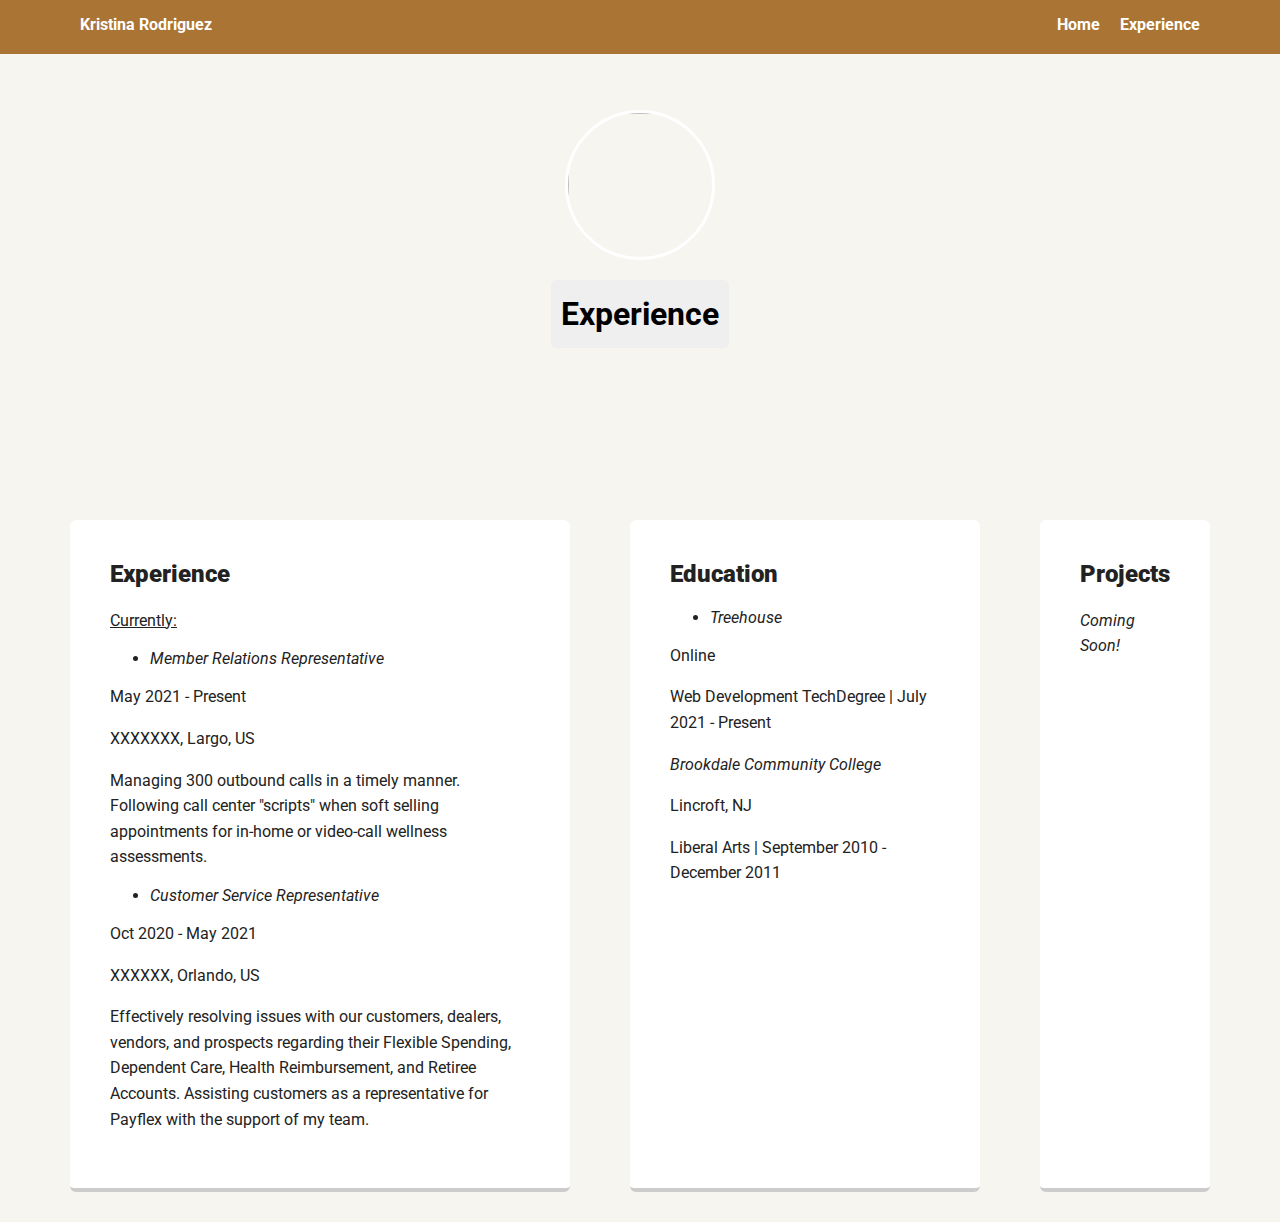
==== experience.html @ 38f9236f "Add files via upload" ====
<!doctype html>
<html lang="en">
<head>
  <meta charset="utf-8">
  <title>My Experience</title>
  <meta name="viewport" content="width=device-width, initial-scale=1.0">
  <link rel="stylesheet" href="styles.css">
  <link href="https://fonts.googleapis.com/css?family=Muli%7CRoboto:400,300,500,700,900" rel="stylesheet"></head>
  <body>

    <div class="main-nav">
        <ul class="nav">
          <li class="name">Kristina Rodriguez</li>
          <li><a href="index.html" class="name">Home</a></li>
          <li><a href="experience.html" class="name">Experience</a></li>
        </ul>
    </div>


<header>
    <img src="images/laptop.jpg" atl="laptop" class="profile-image">
    <h1 class="tag name">Experience</h1>
</header>

<main class="flex">
    <div class="card">
        <h2><strong>Experience</strong></h2>

            <p><u>Currently:</u></p>
            <ul>
        <li><em>Member Relations Representative</em></li>
        </ul>
            <p>May 2021 - Present</p>
            <p>XXXXXXX, Largo, US</p>
            <p>Managing 300 outbound calls in a timely manner. Following call center "scripts" when soft selling appointments for in-home or video-call wellness assessments.</p>
        <ul>
            <li><em>Customer Service Representative</em></li></ul>
            <p>Oct 2020 - May 2021</p>
            <p>XXXXXX, Orlando, US</p>
            <p>Effectively resolving issues with our customers, dealers, vendors, and prospects regarding their Flexible Spending, Dependent Care, Health Reimbursement, and Retiree Accounts. Assisting customers as a representative for Payflex with the support of my team.</p>

    </div>

    <div class="card">
        <h2><strong>Education</strong></h2>
        <ul>
            <li><em>Treehouse</em></li>
            </ul>
            <p>Online</p>
            <p>Web Development TechDegree | July 2021 - Present</p>
            <p><em>Brookdale Community College</em></p>
            <p>Lincroft, NJ</p>
            <p>Liberal Arts | September 2010 - December 2011</p>
    </div>

    <div class="card">
        <h2><strong>Projects</strong></h2>
        <p><em>Coming Soon!</em></p>
    </div>
</main>

</body>
</html>
---- styles.css ----
/* Global Layout Set-up */
* { 
  box-sizing: border-box;
}
  
body {
  margin: 0;
  padding: 0;
  text-align: center;
  font-family: 'Roboto', sans-serif;
  color: #222;
  background: #f7f5f0;
}
/* Link Styles */

a {
  text-decoration: none;
  color: #999;
}
a:hover {
  color: #6633ff;
}

/* Section Styles */

.main-nav {
  width: 100%;
  background: rgb(170, 116, 53);
  min-height: 30px;
  padding: 10px;
  position: fixed;
  text-align: center;
}
.nav {
  display: flex;
  justify-content: space-around;
  font-weight: 700;
  list-style-type: none;
  margin: 0 auto;
  padding: 0;
}


.nav .name {
    display: block;
    margin-right: auto;
    color: white;
}
.nav li {
  padding: 5px 10px 10px 10px;
}
.nav a {
  transition: all .5s;
}
.nav a:hover {
  color: white
}

header {
  text-align: center;
  background: url('images/abstract.jpg') no-repeat top center ;
  background-size: cover;
  overflow: hidden;
  padding-top: 60px;
}
header {
  line-height: 1.5;
}
header .profile-image {
  margin-top: 50px;
  width: 150px;
  height: 150px;
  border-radius: 50%;
  border: 3px solid white;
  transition: all .5s;
}
header .profile-image:hover {
  transform: scale(1.2) rotate(5deg);
}
.tag {
  background-color: #efefef;
  color: black;
  padding: 10px;
  border-radius: 5px;
  display: table;
  margin: 10px auto;
} 
.location {
  background-color: rgb(247, 244, 242);
  color: rgb(216, 163, 113);
}
.card {
  margin: 30px;
  padding: 20px 40px 40px;
  max-width: 500px;
  text-align: left;
  background: #fff;
  border-bottom: 4px solid #ccc;
  border-radius: 6px;
  transition: all .5s;
}
.card:hover {
  border-color: #99ffd5;
}

ul.skills {
  padding: 0;
  text-align: center;
}

.skills li {
  border-radius: 6px;
  display: inline-block;
  background: #041dff;
  color: white;
  padding: 5px 10px;
  margin: 2px;
}

.skills li:nth-child(odd) {
  background: #0399ff;
}

footer {
  width: 100%;
  min-height: 30px;
  padding: 20px 0 40px 20px;
}

footer .copyright {
  top: -8px;
  font-size: .75em;
}

footer ul {
  list-style-type: none;
  margin: 0;
  padding: 0;
}

footer ul li {
  display: inline-block;
}

a.social {
  display: inline-block;
  text-indent: -9999px;
  margin-left: 5px;
  width: 30px;
  height: 30px;
  background-size: 30px 30px;
  opacity: .4;
  transition: all .5s;
}
a.linkedin {
  background-image: url(images/linkedin.svg);
}
a.github {
  background-image: url(images/github.svg);
}
a.social:hover {
  opacity: 1;
}
.clearfix {
  clear: both;
}

/* Styles for larger screens */
@media screen and (min-width: 720px) {
  
  .flex {
      display: -ms-flexbox;      /* TWEENER - IE 10 */
      display: flex; 
      max-width: 1200px;
      -ms-flex-pack: distribute;
      justify-content: space-around;
      margin: 0 auto;
  }

  header {
    min-height: 470px;
  }

  .nav {
    max-width: 1200px;
    padding: 0 30px;
  }


  main {
    padding-top: 20px;
  }

  main p {
    line-height: 1.6em;
  }

  footer {
    font-size: 1.3em;
    max-width: 1200px;
    margin: 40px auto;
  }

}
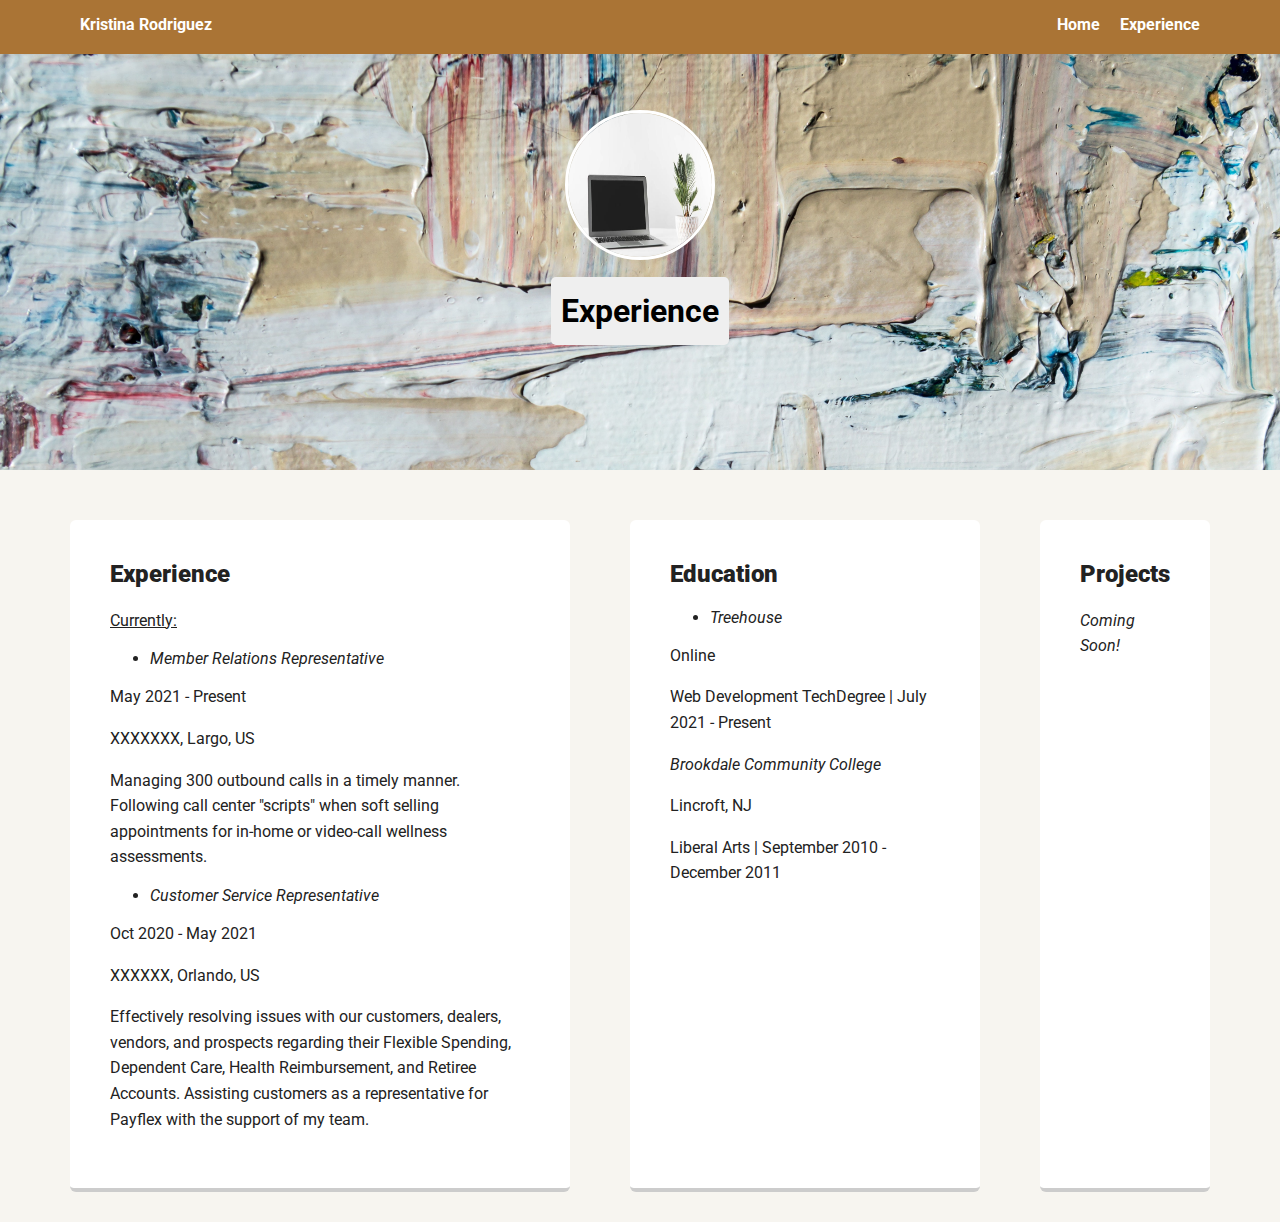
==== commit 505a4e92: "Img size and Misspelled words" ====
--- a/experience.html
+++ b/experience.html
@@ -18,7 +18,7 @@
 
 
 <header>
-    <img src="images/laptop.jpg" atl="laptop" class="profile-image">
+    <img src="images/laptop.jpg" alt="laptop" class="profile-image">
     <h1 class="tag name">Experience</h1>
 </header>
 
